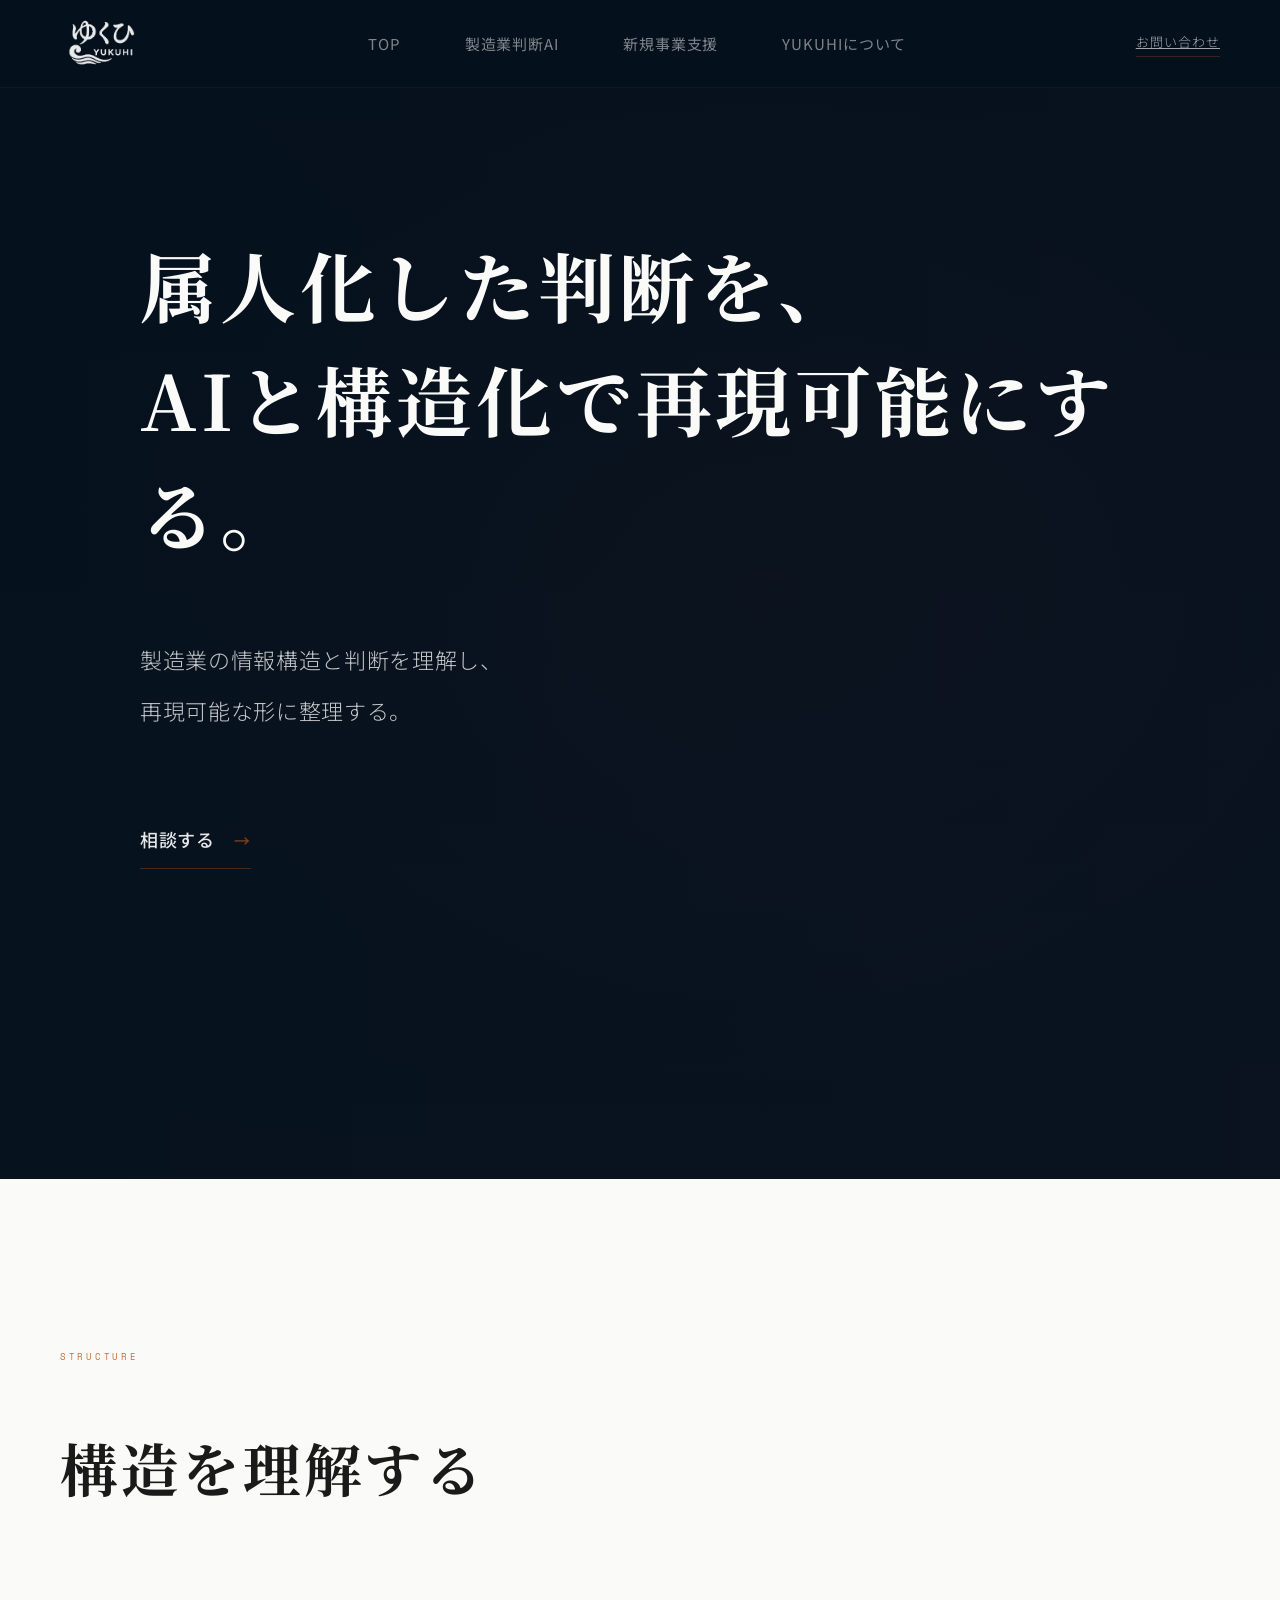
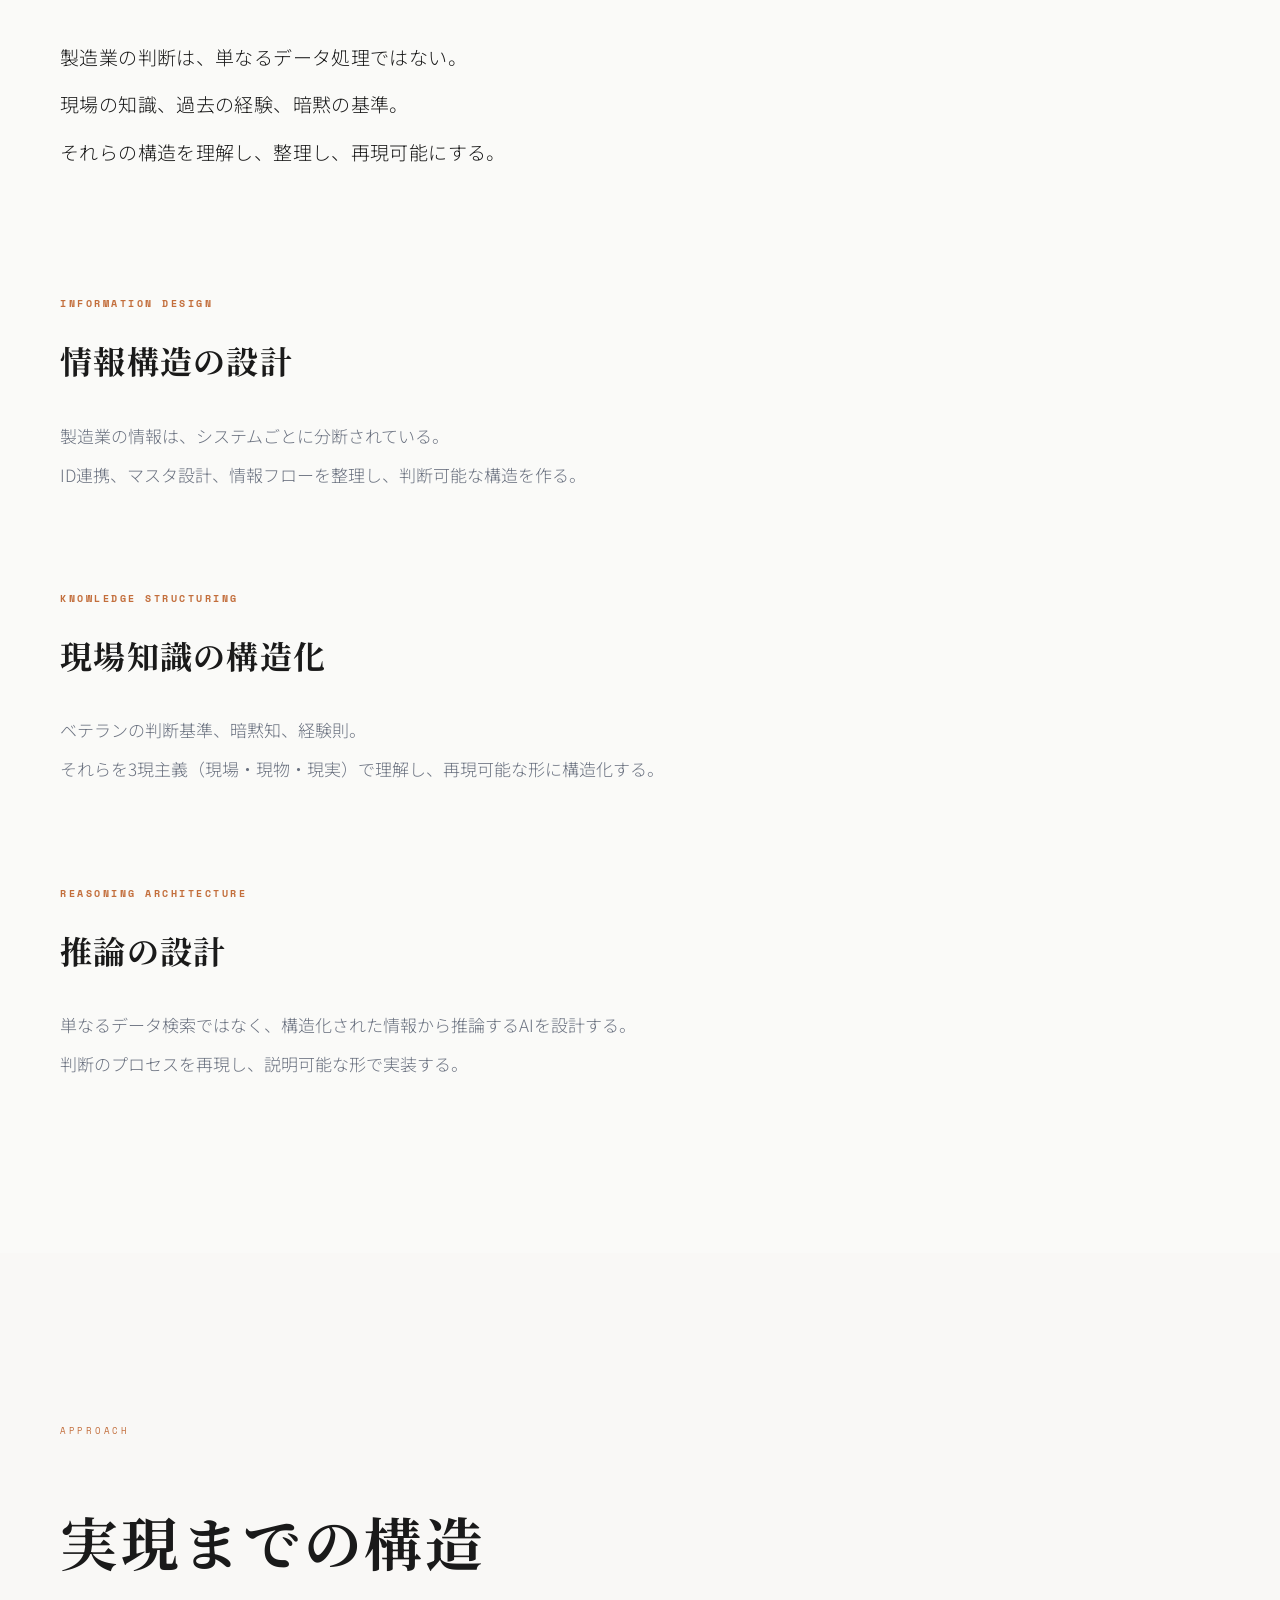
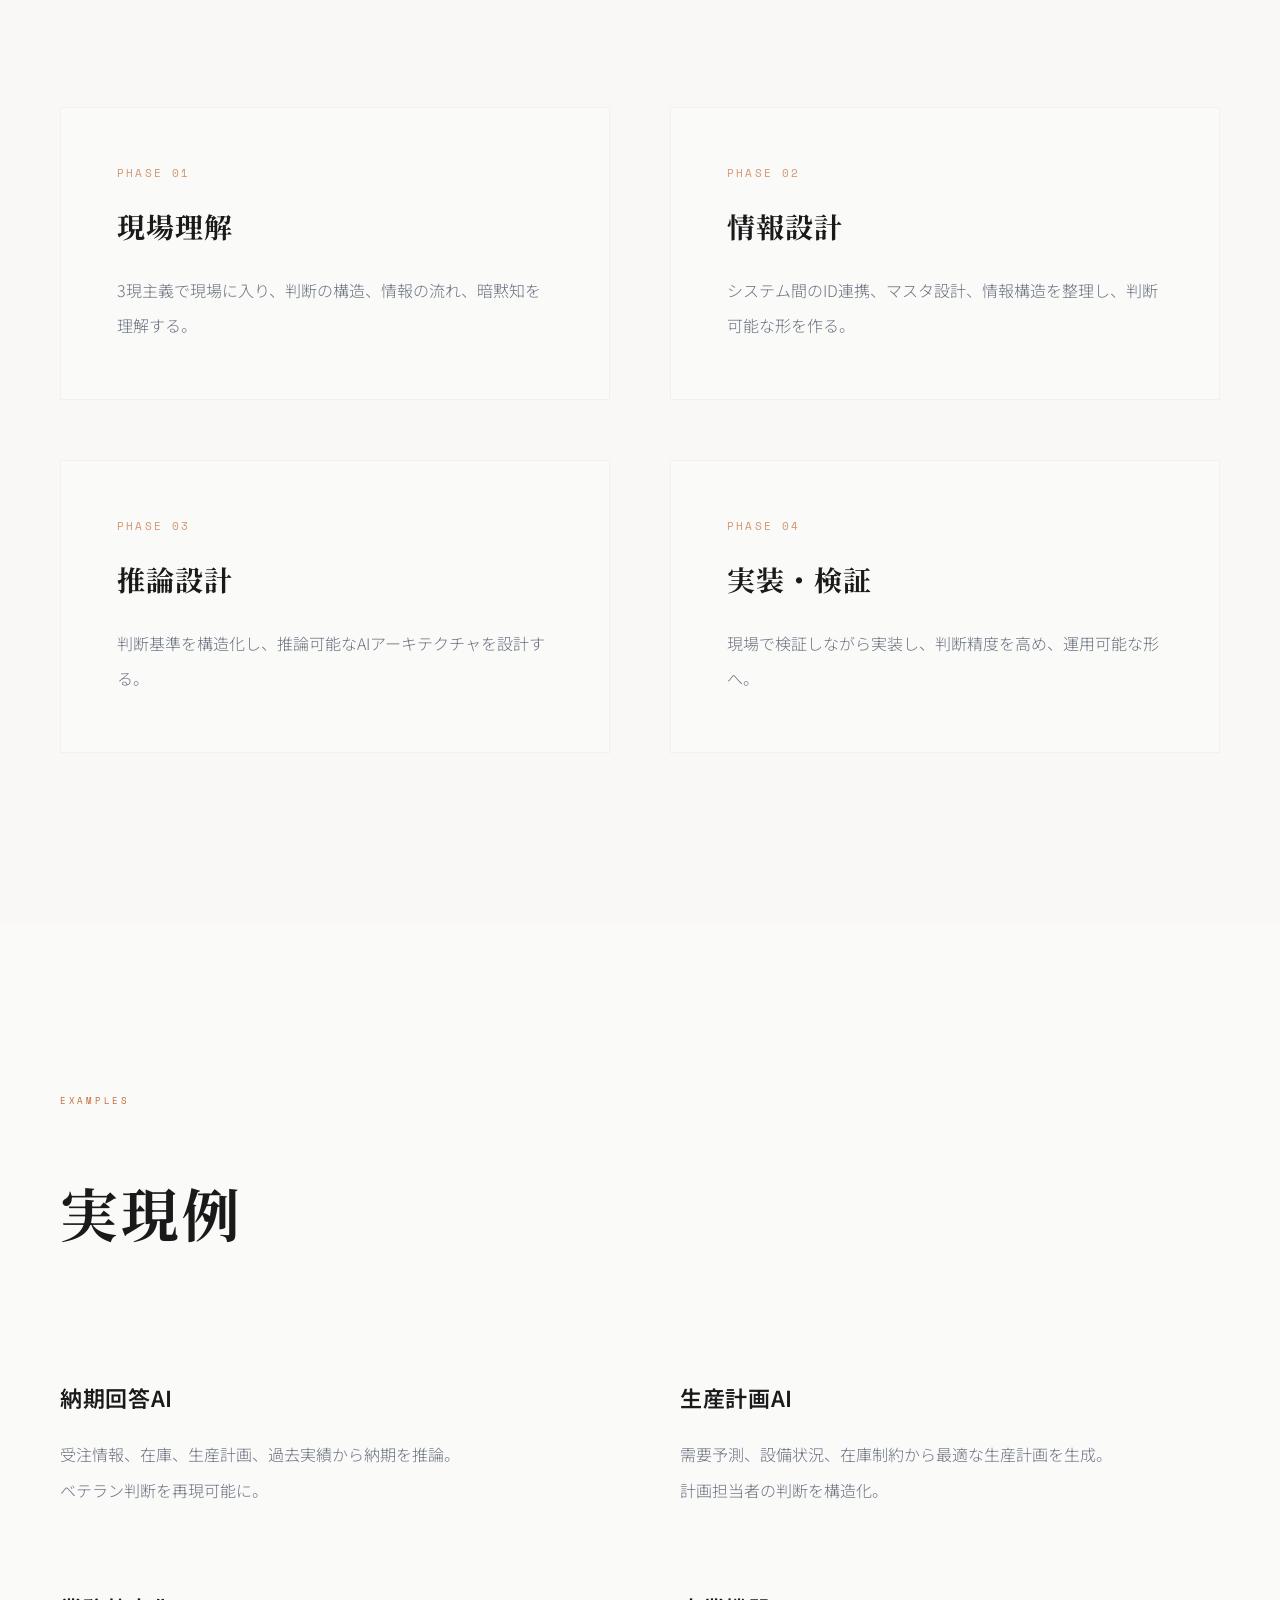
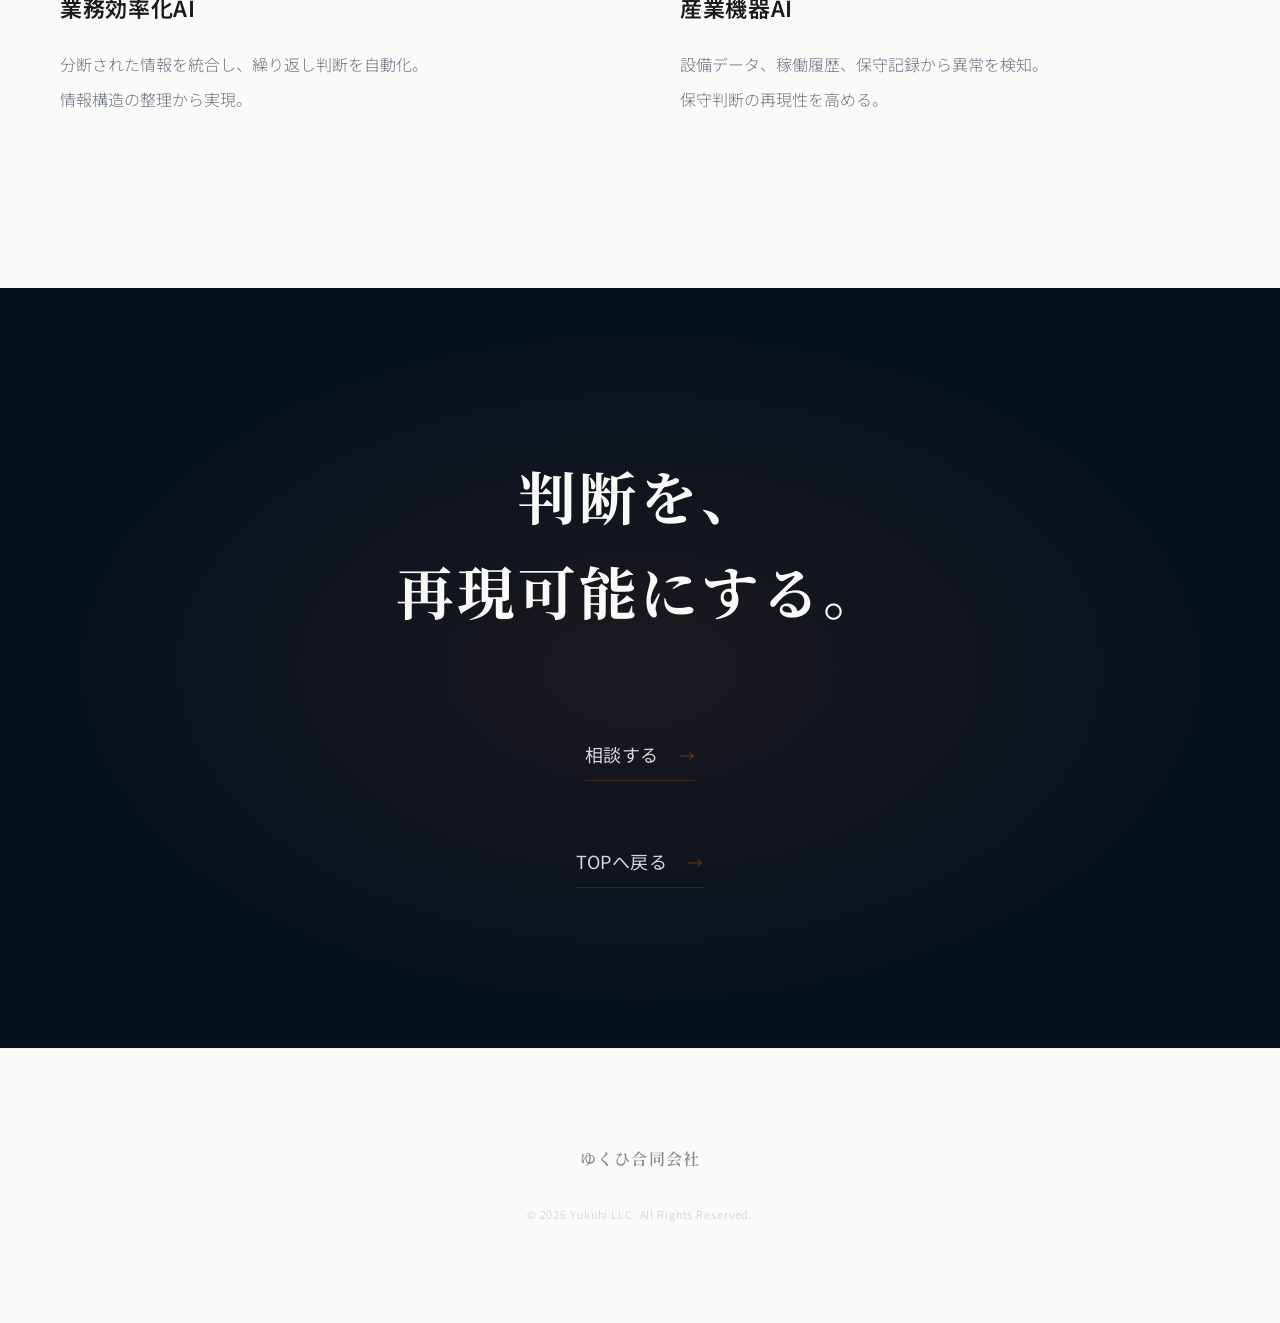
==== ai-agent.html @ a455c048 "Add files via upload" ====
<!DOCTYPE html>
<html lang="ja">
<head>
<meta charset="UTF-8">
<meta name="viewport" content="width=device-width, initial-scale=1.0">
<title>製造業判断AI | ゆくひ合同会社</title>
<meta name="description" content="属人化した判断を、AIと構造化で再現可能にする。製造業の情報構造と判断を理解し、再現可能な形に整理する。">
<link rel="preconnect" href="https://fonts.googleapis.com">
<link rel="preconnect" href="https://fonts.gstatic.com" crossorigin>
<link href="https://fonts.googleapis.com/css2?family=Noto+Serif+JP:wght@400;600;700&family=Noto+Sans+JP:wght@300;400;500;600&family=Space+Mono:wght@400;700&display=swap" rel="stylesheet">
<style>
  :root {
    --navy-dark: #06111e;
    --white: #fafaf8;
    --ink: #1a1a1a;
    --accent: #b8551a;
    --muted: #6b7280;
    --bg-section: #f9f8f6;
  }

  *, *::before, *::after { box-sizing: border-box; margin: 0; padding: 0; }
  html { scroll-behavior: smooth; }

  body {
    font-family: 'Noto Sans JP', sans-serif;
    background: var(--white);
    color: var(--ink);
    line-height: 1.8;
    font-size: 16px;
    font-weight: 300;
  }

  /* ─── NAV (統一) ─── */
  nav {
    position: fixed; top: 0; left: 0; right: 0;
    z-index: 100;
    background: rgba(6,17,30,0.92);
    backdrop-filter: blur(20px);
    border-bottom: 1px solid rgba(255,255,255,0.04);
    padding: 0 80px;
    height: 88px;
    display: flex; align-items: center; justify-content: space-between;
  }
  .nav-logo {
    height: 62px;
    opacity: 0.92;
    transition: opacity 0.4s;
  }
  .nav-logo:hover { opacity: 1; }
  .nav-links { display: flex; gap: 64px; list-style: none; }
  .nav-links a {
    font-size: 15px;
    font-weight: 400;
    color: rgba(250,250,248,0.5);
    text-decoration: none;
    transition: all 0.4s;
    letter-spacing: 0.06em;
    position: relative;
    padding-bottom: 2px;
  }
  .nav-links a::after {
    content: '';
    position: absolute;
    bottom: 0;
    left: 0;
    right: 0;
    height: 1px;
    background: rgba(184,85,26,0);
    transition: all 0.4s;
  }
  .nav-links a:hover {
    color: rgba(250,250,248,0.95);
    text-shadow: 0 0 8px rgba(184,85,26,0.15);
  }
  .nav-links a:hover::after {
    background: rgba(184,85,26,0.7);
  }
  .nav-cta {
    color: rgba(250,250,248,0.65) !important;
    font-size: 13px !important;
    letter-spacing: 0.08em !important;
    border-bottom: 1px solid rgba(184,85,26,0.3) !important;
    padding-bottom: 2px !important;
  }
  .nav-cta:hover { 
    color: var(--white) !important;
    border-bottom-color: rgba(184,85,26,0.7) !important;
  }

  /* ─── HERO (建築的構造) ─── */
  .hero {
    padding-top: 88px;
    min-height: 88vh;
    background: var(--navy-dark);
    display: flex;
    align-items: center;
    position: relative;
    overflow: hidden;
  }
  
  /* 建築的背景 - Industrial Architecture */
  .hero::before {
    content: '';
    position: absolute;
    inset: 0;
    background: 
      linear-gradient(135deg, rgba(6,17,30,0.92) 0%, rgba(6,17,30,0.75) 50%, rgba(6,17,30,0.85) 100%),
      radial-gradient(ellipse at 60% 50%, rgba(184,85,26,0.08) 0%, transparent 60%);
    z-index: 1;
  }
  
  /* データフローの示唆 */
  .hero::after {
    content: '';
    position: absolute;
    inset: 0;
    background-image: 
      linear-gradient(90deg, transparent 0%, rgba(184,85,26,0.03) 50%, transparent 100%),
      linear-gradient(0deg, transparent 0%, rgba(255,255,255,0.02) 50%, transparent 100%);
    background-size: 200% 200%;
    animation: dataFlow 20s ease-in-out infinite;
    z-index: 1;
    opacity: 0.4;
  }
  
  @keyframes dataFlow {
    0%, 100% { background-position: 0% 0%; }
    50% { background-position: 100% 100%; }
  }
  
  .hero-container {
    max-width: 1480px;
    margin: 0 auto;
    padding: 160px 100px;
    position: relative;
    z-index: 2;
  }

  .hero-text-area h1 {
    font-family: 'Noto Serif JP', serif;
    font-size: clamp(48px, 6vw, 76px);
    color: var(--white);
    line-height: 1.5;
    margin-bottom: 64px;
    font-weight: 700;
    letter-spacing: 0.05em;
    max-width: 1000px;
  }

  .hero-sub {
    font-size: 22px;
    color: rgba(250,250,248,0.78);
    line-height: 2.3;
    margin-bottom: 88px;
    font-weight: 300;
    letter-spacing: 0.03em;
    max-width: 740px;
  }

  .hero-actions { 
    display: flex; 
    gap: 48px;
    flex-direction: column;
    align-items: flex-start;
  }
  
  .hero-link {
    display: inline-block;
    font-size: 18px;
    font-weight: 500;
    letter-spacing: 0.03em;
    text-decoration: none;
    color: rgba(250,250,248,0.92);
    padding-bottom: 12px;
    border-bottom: 1px solid rgba(184,85,26,0.35);
    transition: all 0.7s;
  }
  
  .hero-link::after {
    content: '→';
    margin-left: 20px;
    font-size: 16px;
    color: rgba(184,85,26,0.7);
    transition: all 0.7s;
  }
  
  .hero-link:hover {
    color: var(--white);
    border-bottom-color: rgba(184,85,26,0.85);
  }
  
  .hero-link:hover::after {
    margin-left: 34px;
    color: rgba(184,85,26,1);
  }

  /* ─── SECTIONS (統一) ─── */
  section { padding: 170px 0; }
  .container { max-width: 1480px; margin: 0 auto; padding: 0 100px; }

  .section-eyebrow {
    font-family: 'Space Mono', monospace;
    font-size: 9px;
    color: rgba(184,85,26,0.85);
    letter-spacing: 0.3em;
    text-transform: uppercase;
    margin-bottom: 56px;
    font-weight: 400;
  }
  
  .section-title {
    font-family: 'Noto Serif JP', serif;
    font-size: clamp(38px, 4.5vw, 60px);
    font-weight: 700;
    color: var(--ink);
    line-height: 1.6;
    margin-bottom: 120px;
    letter-spacing: 0.05em;
  }

  /* ─── STRUCTURE (構造説明) ─── */
  .structure-section {
    background: var(--white);
  }
  
  .structure-intro {
    max-width: 900px;
    margin-bottom: 120px;
  }
  
  .structure-intro p {
    font-size: 19px;
    line-height: 2.5;
    color: var(--ink);
    font-weight: 300;
    letter-spacing: 0.02em;
  }
  
  .structure-list {
    display: flex;
    flex-direction: column;
    gap: 96px;
  }
  
  .structure-item h4 {
    font-family: 'Space Mono', monospace;
    font-size: 10px;
    letter-spacing: 0.25em;
    text-transform: uppercase;
    color: rgba(184,85,26,0.85);
    margin-bottom: 20px;
    font-weight: 700;
  }
  
  .structure-item h3 {
    font-family: 'Noto Serif JP', serif;
    font-size: 32px;
    font-weight: 700;
    line-height: 1.7;
    margin-bottom: 28px;
    letter-spacing: 0.04em;
  }
  
  .structure-item p {
    font-size: 17px;
    line-height: 2.3;
    color: var(--muted);
    font-weight: 300;
    max-width: 800px;
  }

  /* ─── PHASE (軽量化) ─── */
  .phase-section {
    background: var(--bg-section);
  }
  
  .phase-grid {
    display: grid;
    grid-template-columns: repeat(2, 1fr);
    gap: 80px;
  }
  
  .phase-card {
    background: var(--white);
    border: 1px solid rgba(26,26,26,0.04);
    padding: 56px;
    transition: all 0.5s ease;
  }
  
  .phase-card:hover {
    border-color: rgba(184,85,26,0.15);
    transform: translateY(-4px);
  }
  
  .phase-number {
    font-family: 'Space Mono', monospace;
    font-size: 11px;
    letter-spacing: 0.2em;
    text-transform: uppercase;
    color: rgba(184,85,26,0.6);
    margin-bottom: 20px;
  }
  
  .phase-card h3 {
    font-family: 'Noto Serif JP', serif;
    font-size: 28px;
    font-weight: 700;
    line-height: 1.6;
    margin-bottom: 24px;
    letter-spacing: 0.04em;
  }
  
  .phase-card p {
    font-size: 16px;
    line-height: 2.2;
    color: var(--muted);
    font-weight: 300;
  }

  /* ─── EXAMPLES (余白拡大) ─── */
  .examples-section {
    background: var(--white);
  }
  
  .examples-grid {
    display: grid;
    grid-template-columns: repeat(2, 1fr);
    gap: 100px;
  }
  
  .example-item h4 {
    font-size: 22px;
    font-weight: 600;
    margin-bottom: 20px;
    letter-spacing: 0.03em;
  }
  
  .example-item p {
    font-size: 16px;
    line-height: 2.2;
    color: var(--muted);
    font-weight: 300;
  }

  /* ─── FINAL CTA (統一) ─── */
  .final-cta {
    background: var(--navy-dark);
    text-align: center;
    padding: 160px 0;
    position: relative;
  }
  
  .final-cta::before {
    content: '';
    position: absolute;
    inset: 0;
    background: radial-gradient(ellipse at 50% 50%, rgba(184,85,26,0.12) 0%, transparent 65%);
  }
  
  .final-cta h2 {
    font-family: 'Noto Serif JP', serif;
    font-size: clamp(38px, 4.5vw, 60px);
    font-weight: 700;
    color: var(--white);
    margin-bottom: 100px;
    line-height: 1.65;
    letter-spacing: 0.05em;
    position: relative;
    z-index: 1;
  }
  
  .final-cta-actions {
    display: flex;
    gap: 64px;
    justify-content: center;
    flex-direction: column;
    align-items: center;
    position: relative;
    z-index: 1;
  }
  
  .final-link {
    font-size: 18px;
    font-weight: 400;
    color: rgba(250,250,248,0.85);
    text-decoration: none;
    letter-spacing: 0.03em;
    padding-bottom: 10px;
    border-bottom: 1px solid rgba(184,85,26,0.25);
    transition: all 0.7s;
  }
  
  .final-link::after {
    content: '→';
    margin-left: 20px;
    font-size: 16px;
    color: rgba(184,85,26,0.5);
    transition: all 0.7s;
  }
  
  .final-link:hover {
    color: var(--white);
    border-bottom-color: rgba(184,85,26,0.75);
  }
  
  .final-link:hover::after {
    margin-left: 32px;
    color: rgba(184,85,26,1);
  }

  /* ─── FOOTER (統一) ─── */
  footer {
    background: transparent;
    padding: 96px;
    text-align: center;
    border-top: 1px solid rgba(26,26,26,0.05);
  }
  
  .footer-logo {
    font-family: 'Noto Serif JP', serif;
    font-size: 16px;
    font-weight: 600;
    color: var(--ink);
    display: block;
    margin-bottom: 24px;
    letter-spacing: 0.08em;
    opacity: 0.5;
  }
  
  .footer-copy {
    font-size: 11px;
    color: var(--muted);
    letter-spacing: 0.08em;
    opacity: 0.35;
  }

  /* ─── RESPONSIVE ─── */
  @media (max-width: 1400px) {
    nav { padding: 0 60px; }
    .container { padding: 0 60px; }
    .hero-container { padding: 140px 60px; }
    .phase-grid { gap: 60px; }
    .examples-grid { gap: 80px; }
  }

  @media (max-width: 960px) {
    nav { padding: 0 32px; height: 76px; }
    .nav-logo { height: 52px; }
    .container { padding: 0 32px; }
    .nav-links { display: none; }
    
    .hero-container { padding: 120px 32px; }
    section { padding: 120px 0; }
    
    .phase-grid { grid-template-columns: 1fr; gap: 48px; }
    .examples-grid { grid-template-columns: 1fr; gap: 64px; }
  }
</style>
</head>
<body>

<!-- NAV -->
<nav>
  <a href="index.html">
    <img src="logo.jpg" alt="ゆくひ" class="nav-logo">
  </a>
  <ul class="nav-links">
    <li><a href="index.html">TOP</a></li>
    <li><a href="ai-agent.html">製造業判断AI</a></li>
    <li><a href="new-business.html">新規事業支援</a></li>
    <li><a href="index.html#company">YUKUHIについて</a></li>
  </ul>
  <a href="https://docs.google.com/forms/d/e/1FAIpQLScLbG5qD7wTBJntIeyR8NH2iJitugVgDQIYSMOuSAIQ6_lTxw/viewform" class="nav-cta">お問い合わせ</a>
</nav>

<!-- HERO -->
<section class="hero">
  <div class="hero-container">
    <div class="hero-text-area">
      <h1>属人化した判断を、<br>AIと構造化で再現可能にする。</h1>
      <p class="hero-sub">
        製造業の情報構造と判断を理解し、<br>
        再現可能な形に整理する。
      </p>
      <div class="hero-actions">
        <a href="https://docs.google.com/forms/d/e/1FAIpQLScLbG5qD7wTBJntIeyR8NH2iJitugVgDQIYSMOuSAIQ6_lTxw/viewform" class="hero-link">相談する</a>
      </div>
    </div>
  </div>
</section>

<!-- STRUCTURE -->
<section class="structure-section">
  <div class="container">
    <div class="section-eyebrow">STRUCTURE</div>
    <h2 class="section-title">構造を理解する</h2>
    
    <div class="structure-intro">
      <p>
        製造業の判断は、単なるデータ処理ではない。<br>
        現場の知識、過去の経験、暗黙の基準。<br>
        それらの構造を理解し、整理し、再現可能にする。
      </p>
    </div>
    
    <div class="structure-list">
      <div class="structure-item">
        <h4>INFORMATION DESIGN</h4>
        <h3>情報構造の設計</h3>
        <p>
          製造業の情報は、システムごとに分断されている。<br>
          ID連携、マスタ設計、情報フローを整理し、判断可能な構造を作る。
        </p>
      </div>
      
      <div class="structure-item">
        <h4>KNOWLEDGE STRUCTURING</h4>
        <h3>現場知識の構造化</h3>
        <p>
          ベテランの判断基準、暗黙知、経験則。<br>
          それらを3現主義（現場・現物・現実）で理解し、再現可能な形に構造化する。
        </p>
      </div>
      
      <div class="structure-item">
        <h4>REASONING ARCHITECTURE</h4>
        <h3>推論の設計</h3>
        <p>
          単なるデータ検索ではなく、構造化された情報から推論するAIを設計する。<br>
          判断のプロセスを再現し、説明可能な形で実装する。
        </p>
      </div>
    </div>
  </div>
</section>

<!-- PHASE -->
<section class="phase-section">
  <div class="container">
    <div class="section-eyebrow">APPROACH</div>
    <h2 class="section-title">実現までの構造</h2>
    
    <div class="phase-grid">
      <div class="phase-card">
        <div class="phase-number">Phase 01</div>
        <h3>現場理解</h3>
        <p>
          3現主義で現場に入り、判断の構造、情報の流れ、暗黙知を理解する。
        </p>
      </div>
      
      <div class="phase-card">
        <div class="phase-number">Phase 02</div>
        <h3>情報設計</h3>
        <p>
          システム間のID連携、マスタ設計、情報構造を整理し、判断可能な形を作る。
        </p>
      </div>
      
      <div class="phase-card">
        <div class="phase-number">Phase 03</div>
        <h3>推論設計</h3>
        <p>
          判断基準を構造化し、推論可能なAIアーキテクチャを設計する。
        </p>
      </div>
      
      <div class="phase-card">
        <div class="phase-number">Phase 04</div>
        <h3>実装・検証</h3>
        <p>
          現場で検証しながら実装し、判断精度を高め、運用可能な形へ。
        </p>
      </div>
    </div>
  </div>
</section>

<!-- EXAMPLES -->
<section class="examples-section">
  <div class="container">
    <div class="section-eyebrow">EXAMPLES</div>
    <h2 class="section-title">実現例</h2>
    
    <div class="examples-grid">
      <div class="example-item">
        <h4>納期回答AI</h4>
        <p>
          受注情報、在庫、生産計画、過去実績から納期を推論。<br>
          ベテラン判断を再現可能に。
        </p>
      </div>
      
      <div class="example-item">
        <h4>生産計画AI</h4>
        <p>
          需要予測、設備状況、在庫制約から最適な生産計画を生成。<br>
          計画担当者の判断を構造化。
        </p>
      </div>
      
      <div class="example-item">
        <h4>業務効率化AI</h4>
        <p>
          分断された情報を統合し、繰り返し判断を自動化。<br>
          情報構造の整理から実現。
        </p>
      </div>
      
      <div class="example-item">
        <h4>産業機器AI</h4>
        <p>
          設備データ、稼働履歴、保守記録から異常を検知。<br>
          保守判断の再現性を高める。
        </p>
      </div>
    </div>
  </div>
</section>

<!-- FINAL CTA -->
<section class="final-cta">
  <div class="container">
    <h2>判断を、<br>再現可能にする。</h2>
    <div class="final-cta-actions">
      <a href="https://docs.google.com/forms/d/e/1FAIpQLScLbG5qD7wTBJntIeyR8NH2iJitugVgDQIYSMOuSAIQ6_lTxw/viewform" class="final-link">相談する</a>
      <a href="index.html" class="final-link">TOPへ戻る</a>
    </div>
  </div>
</section>

<!-- FOOTER -->
<footer>
  <span class="footer-logo">ゆくひ合同会社</span>
  <span class="footer-copy">© 2026 Yukuhi LLC. All Rights Reserved.</span>
</footer>

</body>
</html>
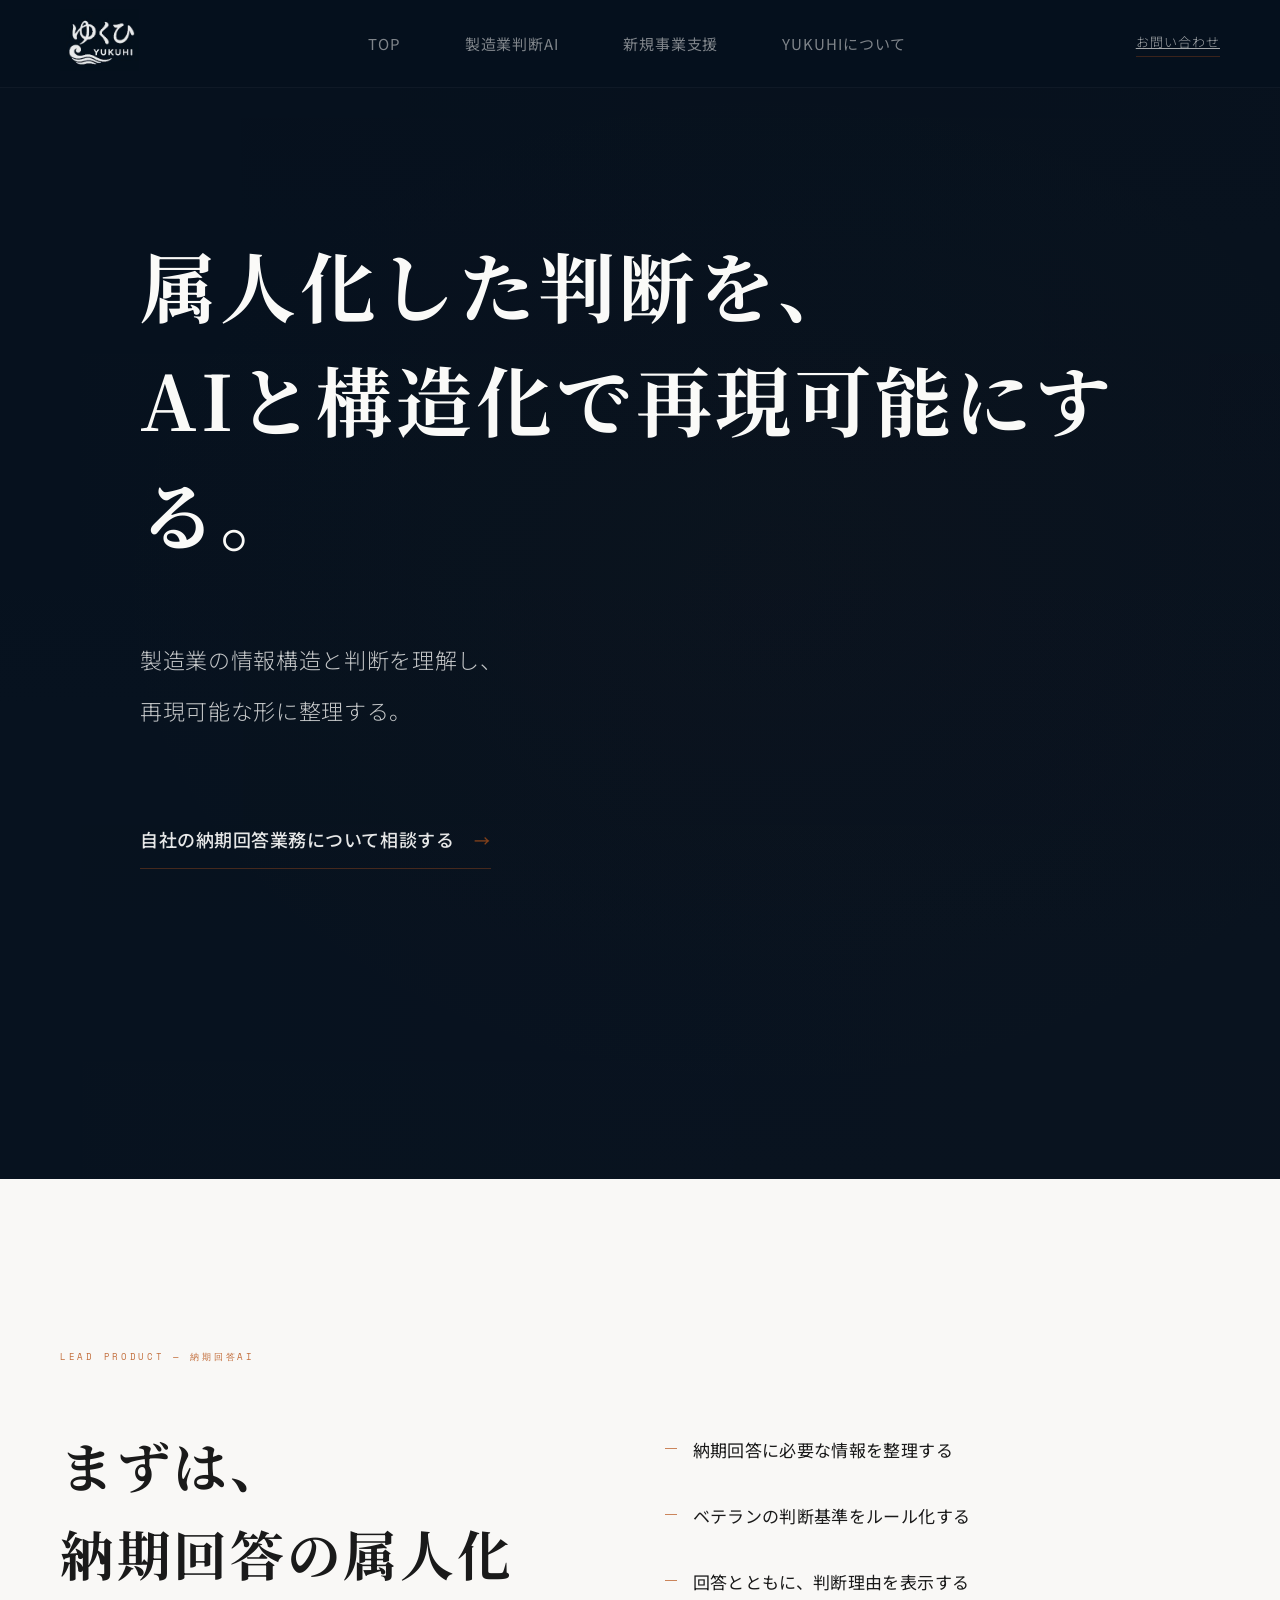
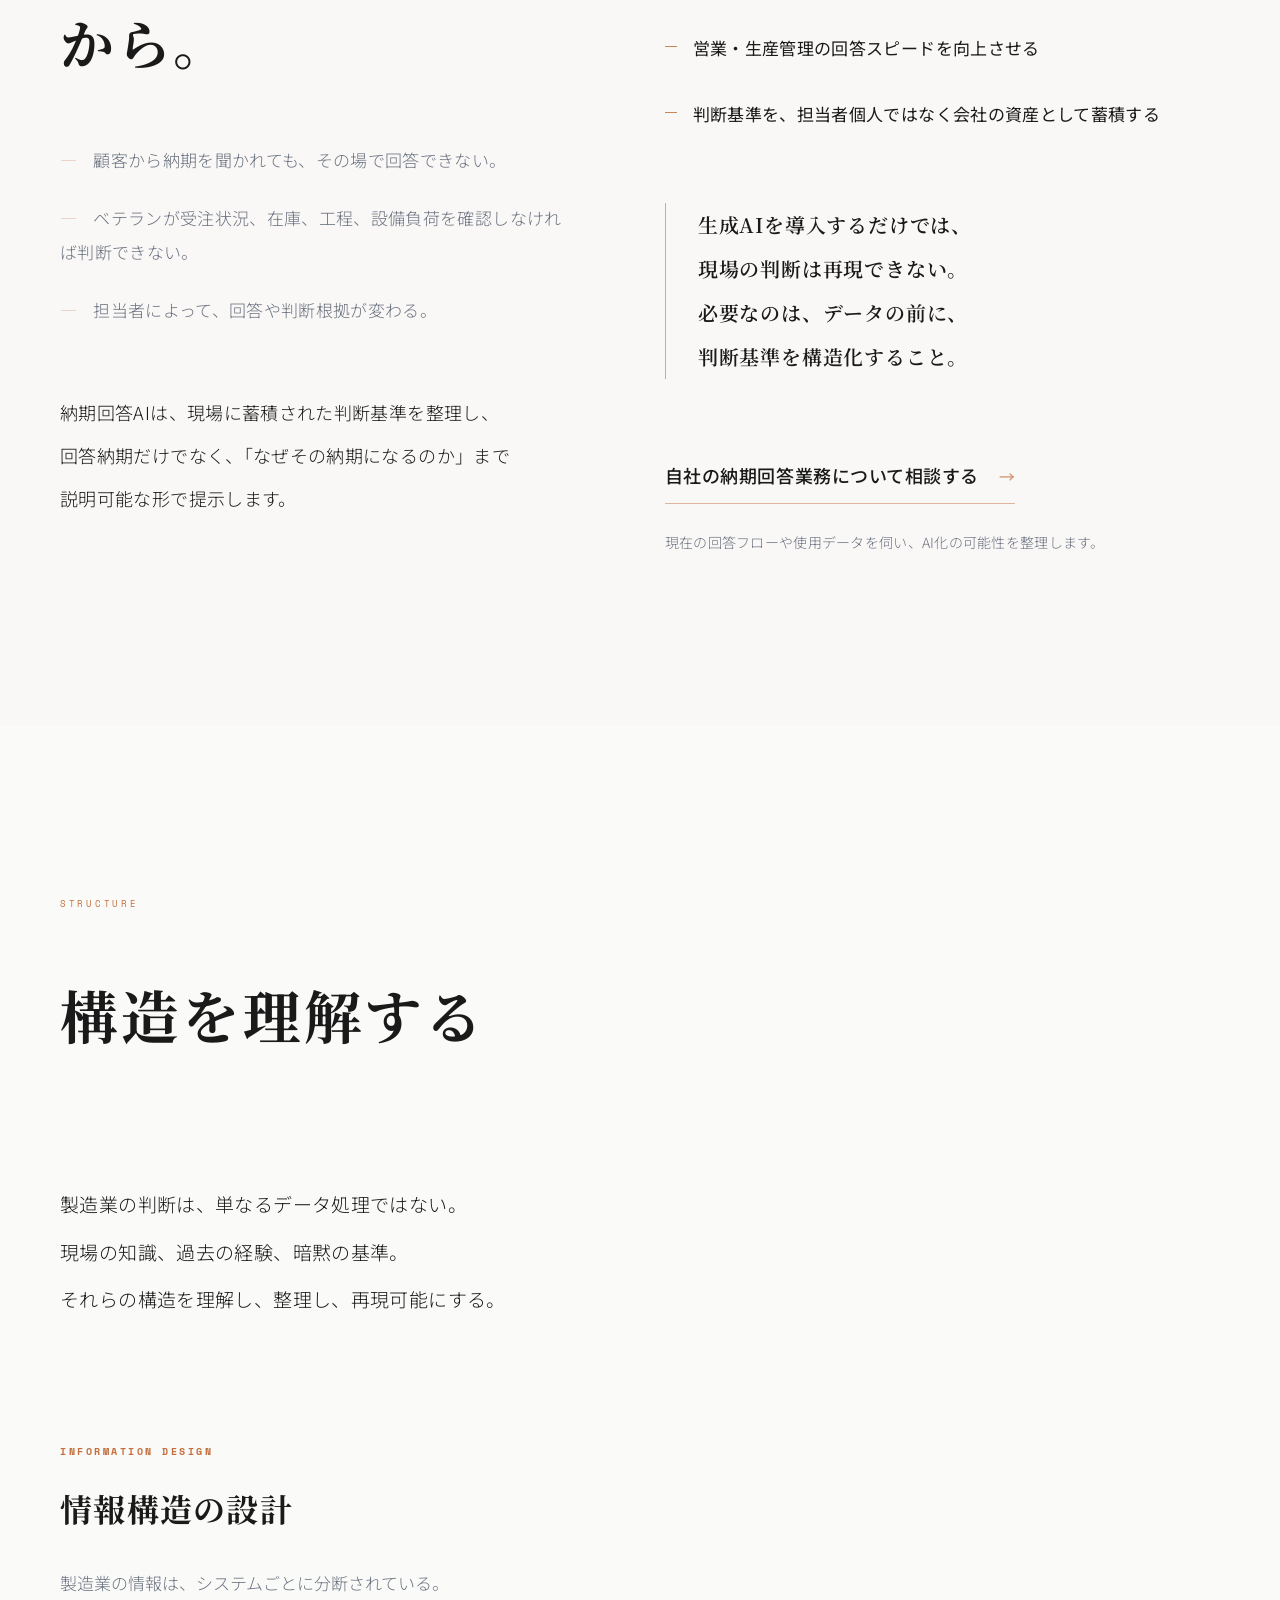
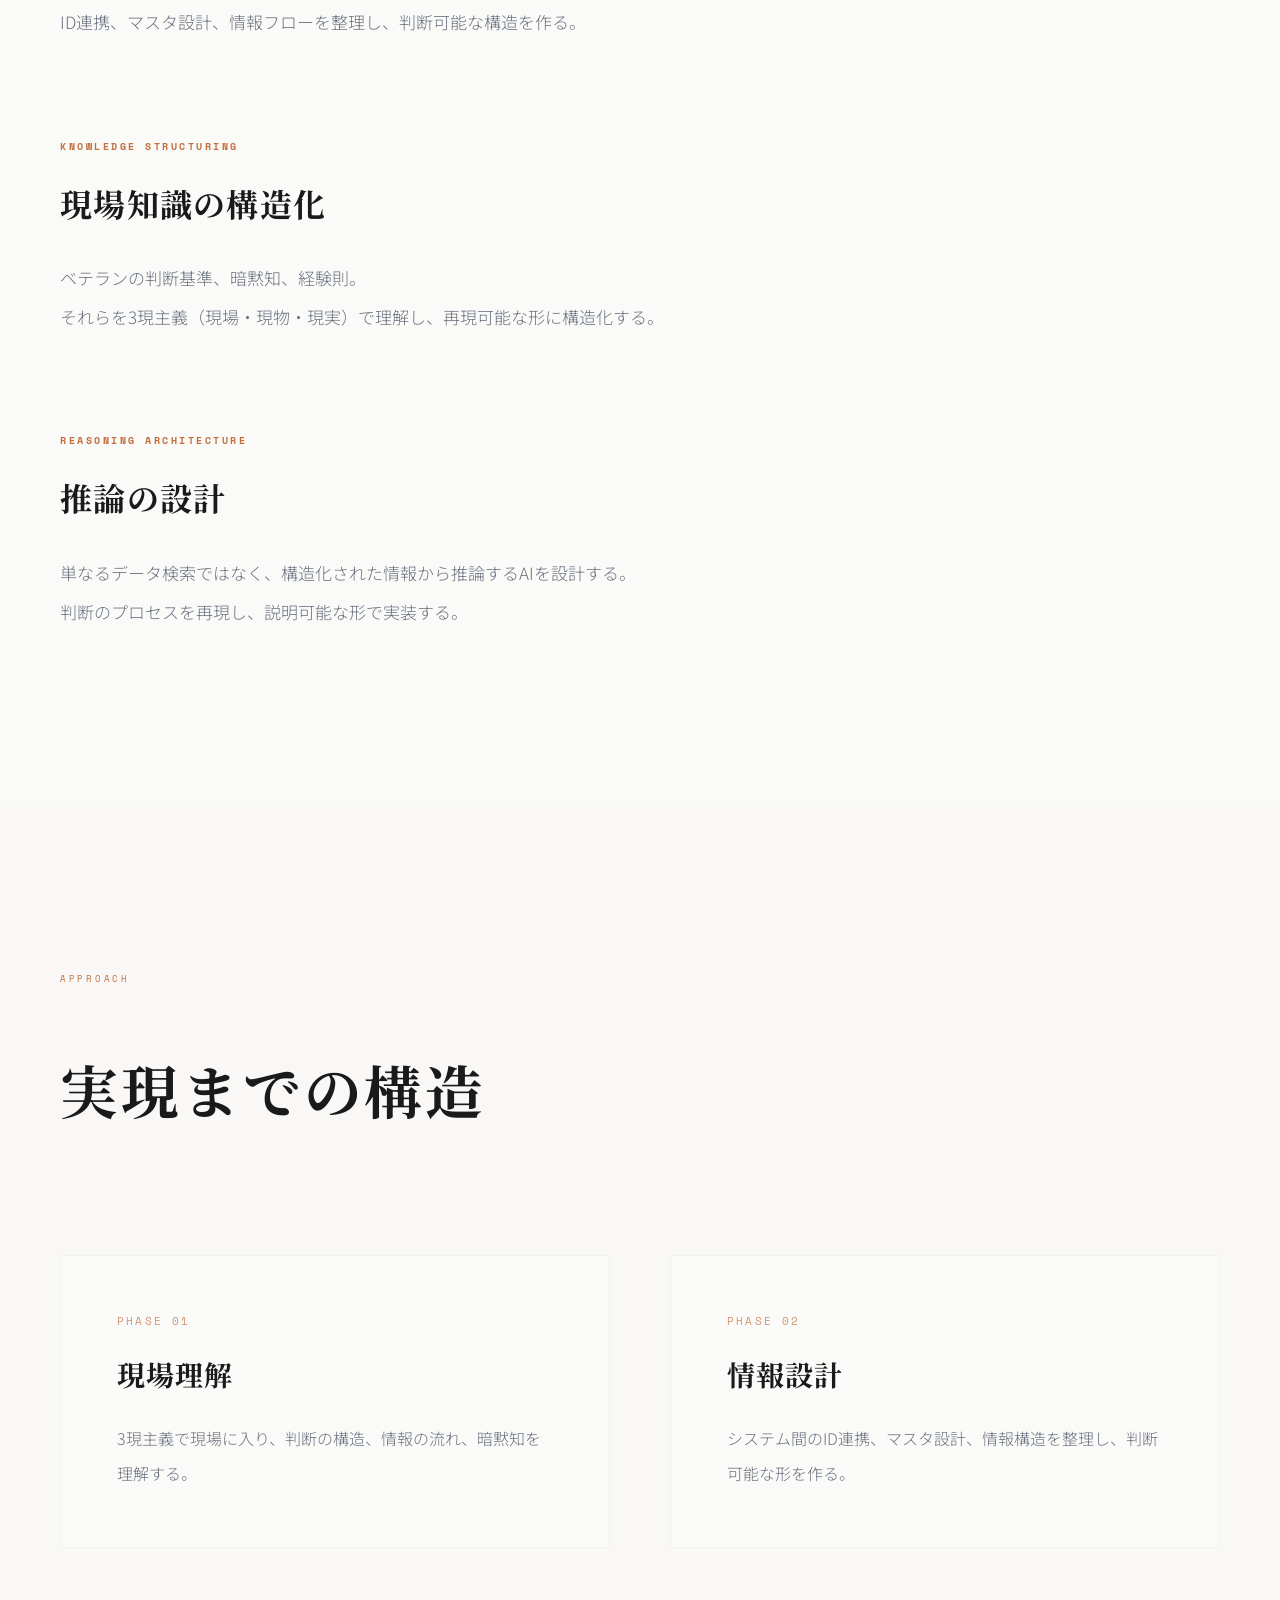
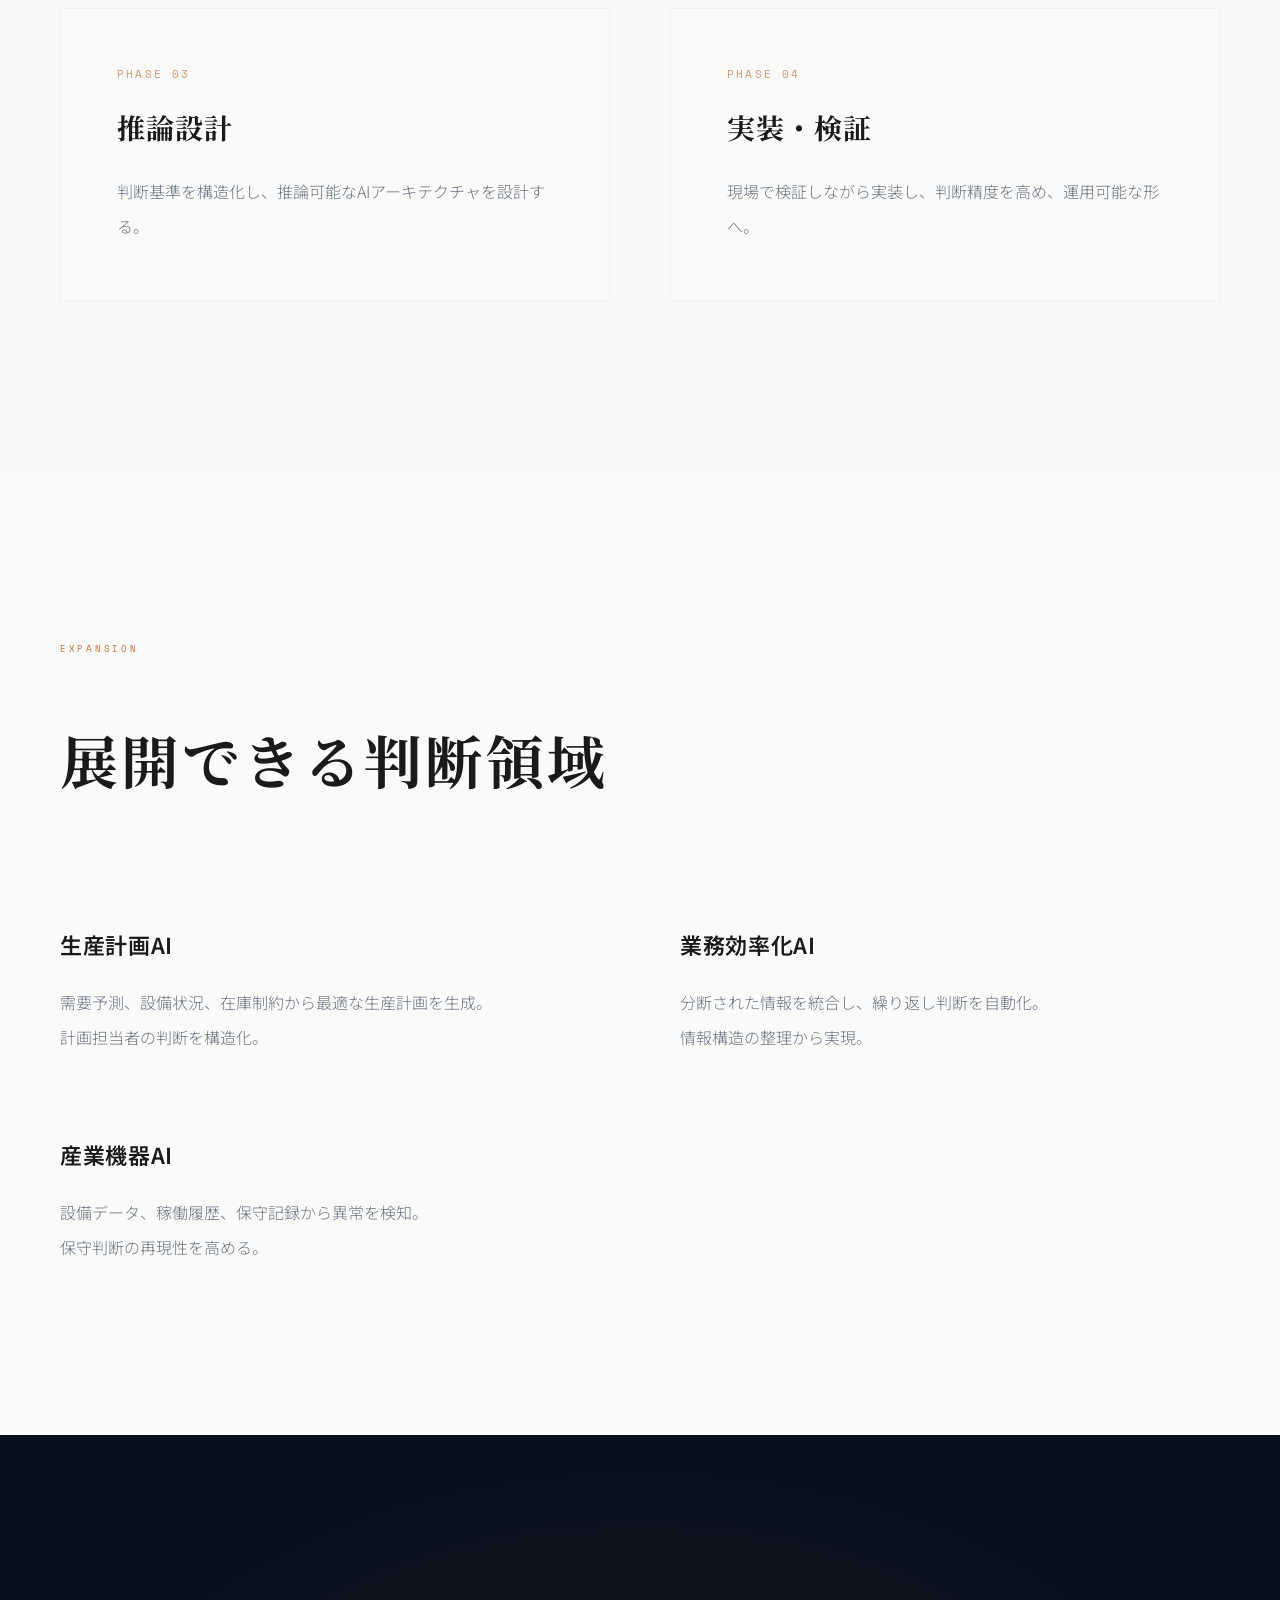
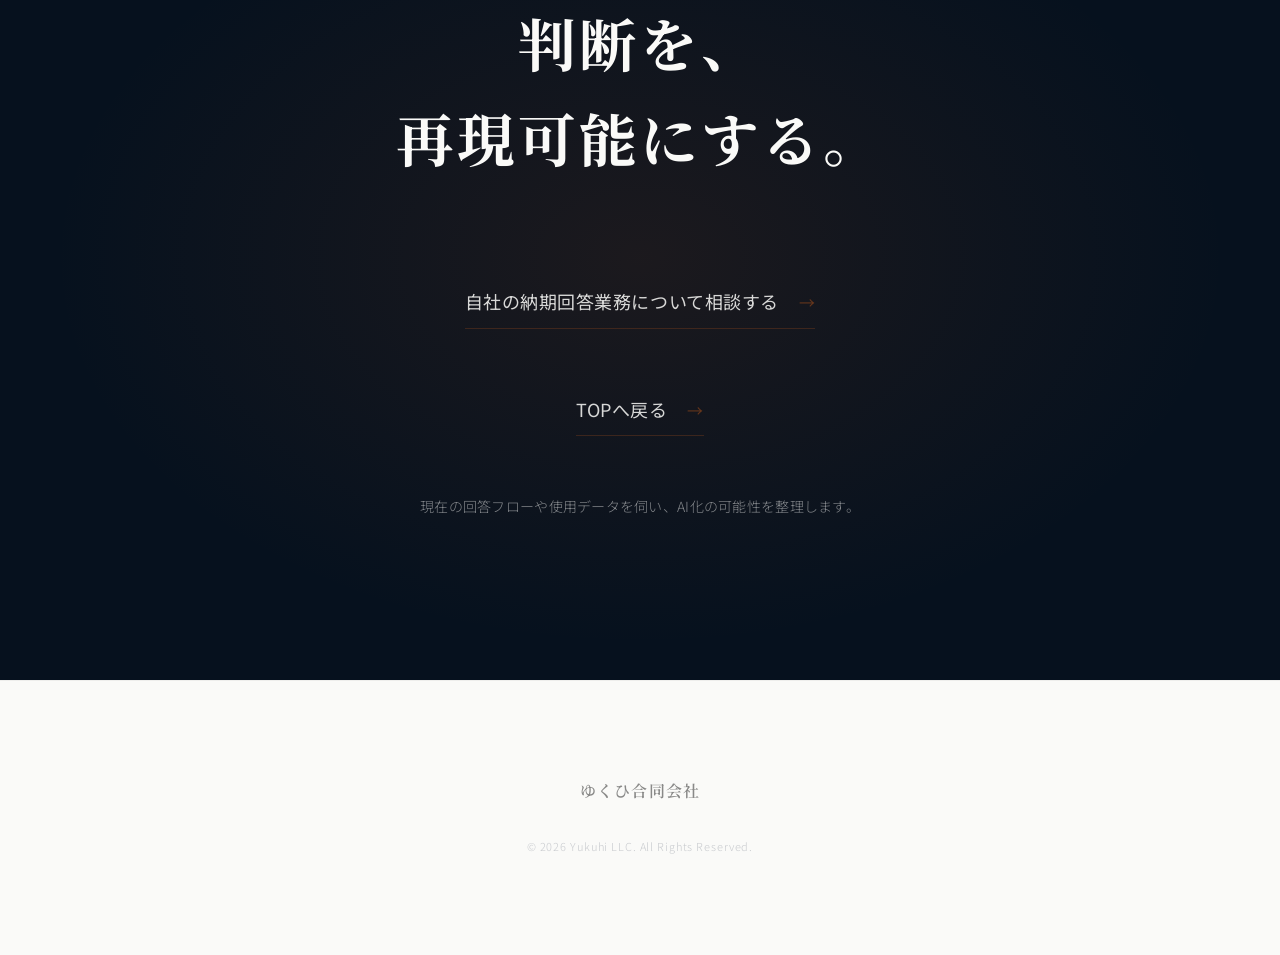
==== commit 84983d60: "Update ai-agent.html" ====
--- a/ai-agent.html
+++ b/ai-agent.html
@@ -4,7 +4,7 @@
 <meta charset="UTF-8">
 <meta name="viewport" content="width=device-width, initial-scale=1.0">
 <title>製造業判断AI | ゆくひ合同会社</title>
-<meta name="description" content="属人化した判断を、AIと構造化で再現可能にする。製造業の情報構造と判断を理解し、再現可能な形に整理する。">
+<meta name="description" content="属人化した判断を、AIと構造化で再現可能にする。先頭商品は納期回答AI。現場の判断基準を構造化し、回答納期と判断理由を説明可能な形で提示する。">
 <link rel="preconnect" href="https://fonts.googleapis.com">
 <link rel="preconnect" href="https://fonts.gstatic.com" crossorigin>
 <link href="https://fonts.googleapis.com/css2?family=Noto+Serif+JP:wght@400;600;700&family=Noto+Sans+JP:wght@300;400;500;600&family=Space+Mono:wght@400;700&display=swap" rel="stylesheet">
@@ -198,6 +198,140 @@
   section { padding: 170px 0; }
   .container { max-width: 1480px; margin: 0 auto; padding: 0 100px; }
 
+  /* ─── LEAD PRODUCT (納期回答AI) ─── */
+  .lead-product-section {
+    background: var(--bg-section);
+  }
+
+  .lead-product-layout {
+    display: grid;
+    grid-template-columns: 1fr 1.1fr;
+    gap: 140px;
+    align-items: start;
+  }
+
+  .lead-product-intro h2 {
+    font-family: 'Noto Serif JP', serif;
+    font-size: clamp(36px, 4.2vw, 56px);
+    font-weight: 700;
+    color: var(--ink);
+    line-height: 1.65;
+    margin-bottom: 56px;
+    letter-spacing: 0.05em;
+  }
+
+  .lead-product-pains {
+    list-style: none;
+    display: flex;
+    flex-direction: column;
+    gap: 24px;
+    margin-bottom: 64px;
+  }
+
+  .lead-product-pains li {
+    font-size: 17px;
+    line-height: 2;
+    color: var(--muted);
+    font-weight: 300;
+    letter-spacing: 0.02em;
+  }
+
+  .lead-product-pains li::before {
+    content: '—';
+    margin-right: 16px;
+    color: rgba(184,85,26,0.35);
+  }
+
+  .lead-product-statement {
+    font-size: 18px;
+    line-height: 2.4;
+    color: var(--ink);
+    font-weight: 300;
+    letter-spacing: 0.02em;
+  }
+
+  .lead-product-detail {
+    padding-top: 12px;
+  }
+
+  .lead-product-values {
+    list-style: none;
+    display: flex;
+    flex-direction: column;
+    gap: 32px;
+    margin-bottom: 72px;
+  }
+
+  .lead-product-values li {
+    font-size: 17px;
+    line-height: 2;
+    color: var(--ink);
+    font-weight: 400;
+    letter-spacing: 0.02em;
+    padding-left: 28px;
+    position: relative;
+  }
+
+  .lead-product-values li::before {
+    content: '';
+    position: absolute;
+    left: 0;
+    top: 15px;
+    width: 12px;
+    height: 1px;
+    background: rgba(184,85,26,0.7);
+  }
+
+  .lead-product-philosophy {
+    font-family: 'Noto Serif JP', serif;
+    font-size: 20px;
+    line-height: 2.2;
+    color: var(--ink);
+    font-weight: 600;
+    letter-spacing: 0.04em;
+    padding-left: 32px;
+    border-left: 1px solid rgba(184,85,26,0.5);
+    margin-bottom: 80px;
+  }
+
+  .lead-product-cta {
+    display: inline-block;
+    font-size: 18px;
+    font-weight: 500;
+    color: var(--ink);
+    text-decoration: none;
+    letter-spacing: 0.03em;
+    padding-bottom: 12px;
+    border-bottom: 1px solid rgba(184,85,26,0.4);
+    transition: all 0.7s;
+  }
+
+  .lead-product-cta::after {
+    content: '→';
+    margin-left: 20px;
+    font-size: 16px;
+    color: rgba(184,85,26,0.6);
+    transition: all 0.7s;
+  }
+
+  .lead-product-cta:hover {
+    border-bottom-color: rgba(184,85,26,0.85);
+  }
+
+  .lead-product-cta:hover::after {
+    margin-left: 32px;
+    color: rgba(184,85,26,1);
+  }
+
+  .lead-product-cta-note {
+    font-size: 14px;
+    line-height: 2;
+    color: var(--muted);
+    font-weight: 300;
+    margin-top: 24px;
+    letter-spacing: 0.02em;
+  }
+
   .section-eyebrow {
     font-family: 'Space Mono', monospace;
     font-size: 9px;
@@ -408,6 +542,17 @@
     color: rgba(184,85,26,1);
   }
 
+  .final-cta-note {
+    font-size: 14px;
+    line-height: 2;
+    color: rgba(250,250,248,0.5);
+    font-weight: 300;
+    margin-top: 56px;
+    letter-spacing: 0.02em;
+    position: relative;
+    z-index: 1;
+  }
+
   /* ─── FOOTER (統一) ─── */
   footer {
     background: transparent;
@@ -441,6 +586,7 @@
     .hero-container { padding: 140px 60px; }
     .phase-grid { gap: 60px; }
     .examples-grid { gap: 80px; }
+    .lead-product-layout { gap: 100px; }
   }
 
   @media (max-width: 960px) {
@@ -454,6 +600,8 @@
     
     .phase-grid { grid-template-columns: 1fr; gap: 48px; }
     .examples-grid { grid-template-columns: 1fr; gap: 64px; }
+    .lead-product-layout { grid-template-columns: 1fr; gap: 80px; }
+    .lead-product-philosophy { font-size: 18px; }
   }
 </style>
 </head>
@@ -483,7 +631,50 @@
         再現可能な形に整理する。
       </p>
       <div class="hero-actions">
-        <a href="https://docs.google.com/forms/d/e/1FAIpQLScLbG5qD7wTBJntIeyR8NH2iJitugVgDQIYSMOuSAIQ6_lTxw/viewform" class="hero-link">相談する</a>
+        <a href="https://docs.google.com/forms/d/e/1FAIpQLScLbG5qD7wTBJntIeyR8NH2iJitugVgDQIYSMOuSAIQ6_lTxw/viewform" class="hero-link">自社の納期回答業務について相談する</a>
+      </div>
+    </div>
+  </div>
+</section>
+
+<!-- LEAD PRODUCT -->
+<section class="lead-product-section">
+  <div class="container">
+    <div class="section-eyebrow">LEAD PRODUCT — 納期回答AI</div>
+
+    <div class="lead-product-layout">
+      <div class="lead-product-intro">
+        <h2>まずは、<br>納期回答の属人化から。</h2>
+        <ul class="lead-product-pains">
+          <li>顧客から納期を聞かれても、その場で回答できない。</li>
+          <li>ベテランが受注状況、在庫、工程、設備負荷を確認しなければ判断できない。</li>
+          <li>担当者によって、回答や判断根拠が変わる。</li>
+        </ul>
+        <p class="lead-product-statement">
+          納期回答AIは、現場に蓄積された判断基準を整理し、<br>
+          回答納期だけでなく、「なぜその納期になるのか」まで<br>
+          説明可能な形で提示します。
+        </p>
+      </div>
+
+      <div class="lead-product-detail">
+        <ul class="lead-product-values">
+          <li>納期回答に必要な情報を整理する</li>
+          <li>ベテランの判断基準をルール化する</li>
+          <li>回答とともに、判断理由を表示する</li>
+          <li>営業・生産管理の回答スピードを向上させる</li>
+          <li>判断基準を、担当者個人ではなく会社の資産として蓄積する</li>
+        </ul>
+
+        <p class="lead-product-philosophy">
+          生成AIを導入するだけでは、<br>
+          現場の判断は再現できない。<br>
+          必要なのは、データの前に、<br>
+          判断基準を構造化すること。
+        </p>
+
+        <a href="https://docs.google.com/forms/d/e/1FAIpQLScLbG5qD7wTBJntIeyR8NH2iJitugVgDQIYSMOuSAIQ6_lTxw/viewform" class="lead-product-cta">自社の納期回答業務について相談する</a>
+        <p class="lead-product-cta-note">現在の回答フローや使用データを伺い、AI化の可能性を整理します。</p>
       </div>
     </div>
   </div>
@@ -579,18 +770,10 @@
 <!-- EXAMPLES -->
 <section class="examples-section">
   <div class="container">
-    <div class="section-eyebrow">EXAMPLES</div>
-    <h2 class="section-title">実現例</h2>
+    <div class="section-eyebrow">EXPANSION</div>
+    <h2 class="section-title">展開できる判断領域</h2>
     
     <div class="examples-grid">
-      <div class="example-item">
-        <h4>納期回答AI</h4>
-        <p>
-          受注情報、在庫、生産計画、過去実績から納期を推論。<br>
-          ベテラン判断を再現可能に。
-        </p>
-      </div>
-      
       <div class="example-item">
         <h4>生産計画AI</h4>
         <p>
@@ -623,9 +806,10 @@
   <div class="container">
     <h2>判断を、<br>再現可能にする。</h2>
     <div class="final-cta-actions">
-      <a href="https://docs.google.com/forms/d/e/1FAIpQLScLbG5qD7wTBJntIeyR8NH2iJitugVgDQIYSMOuSAIQ6_lTxw/viewform" class="final-link">相談する</a>
+      <a href="https://docs.google.com/forms/d/e/1FAIpQLScLbG5qD7wTBJntIeyR8NH2iJitugVgDQIYSMOuSAIQ6_lTxw/viewform" class="final-link">自社の納期回答業務について相談する</a>
       <a href="index.html" class="final-link">TOPへ戻る</a>
     </div>
+    <p class="final-cta-note">現在の回答フローや使用データを伺い、AI化の可能性を整理します。</p>
   </div>
 </section>
 
